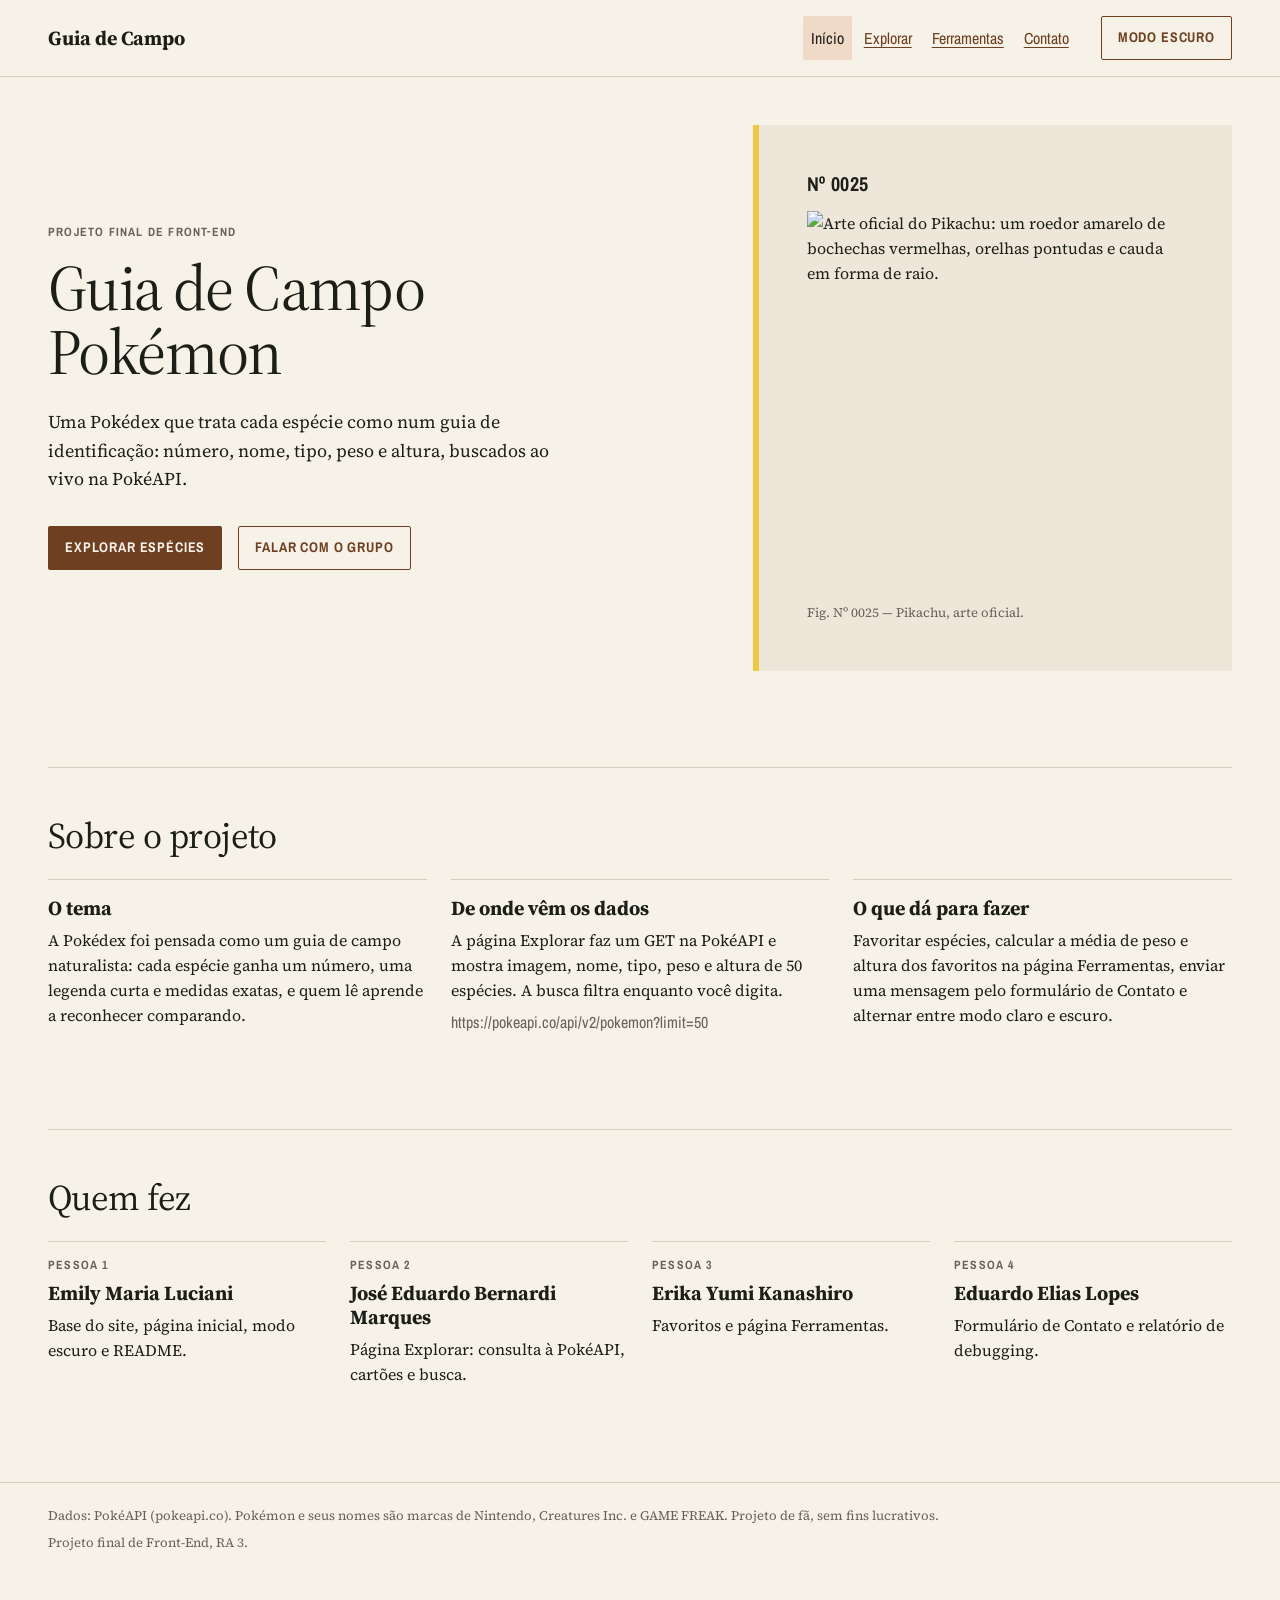
==== index.html @ b9cf59f6 "Implementação do HTML, CSS e JS base." ====
<!DOCTYPE html>
<html lang="pt-BR">
<head>
  <meta charset="UTF-8">
  <meta name="viewport" content="width=device-width, initial-scale=1">
  <title>Início | Guia de Campo</title>
  <meta name="description" content="Pokédex em forma de guia de campo, feita com a PokéAPI.">
  <link rel="icon" href="data:,">
  <link rel="preconnect" href="https://fonts.googleapis.com">
  <link rel="preconnect" href="https://fonts.gstatic.com" crossorigin>
  <link rel="stylesheet" href="https://fonts.googleapis.com/css2?family=Archivo+Narrow:wght@400;700&amp;family=Source+Serif+4:ital,opsz,wght@0,8..60,400;0,8..60,700;1,8..60,400&amp;display=swap">
  <link rel="stylesheet" href="/css/style.css">
  <script src="/scripts/script.js" defer></script>
</head>
<body>
  <a class="pular" href="#conteudo">Pular para o conteúdo</a>

  <header class="cabecalho">
    <div class="conteiner cabecalho__interno">
      <a class="cabecalho__marca" href="index.html">Guia de Campo</a>
      <div class="cabecalho__acoes">
        <nav class="menu" aria-label="Principal">
          <a href="index.html" aria-current="page">Início</a>
          <a href="explorar.html">Explorar</a>
          <a href="ferramentas.html">Ferramentas</a>
          <a href="contato.html">Contato</a>
        </nav>
        <button class="botao botao--secundario" id="btn-modo-escuro" type="button" aria-pressed="false">
          <svg class="icone icone--inline marca" viewBox="0 0 24 24" aria-hidden="true"><path d="M20 6 9 17l-5-5"/></svg>
          Modo escuro
        </button>
      </div>
    </div>
  </header>

  <main id="conteudo" class="conteiner conteudo">
    <section class="hero grade-12" aria-labelledby="titulo-hero">
      <div class="hero__texto">
        <p class="rotulo">Projeto final de Front-End</p>
        <h1 class="display" id="titulo-hero">Guia de Campo Pokémon</h1>
        <p class="corpo-lg">Uma Pokédex que trata cada espécie como num guia de identificação: número, nome, tipo, peso e altura, buscados ao vivo na PokéAPI.</p>
        <div class="hero__acoes">
          <a class="botao botao--primario" href="explorar.html">Explorar espécies</a>
          <a class="botao botao--secundario" href="contato.html">Falar com o grupo</a>
        </div>
      </div>

      <figure class="prancha" data-tipo="electric">
        <span class="dado-lg">Nº 0025</span>
        <div class="prancha__arte">
          <img src="https://raw.githubusercontent.com/PokeAPI/sprites/master/sprites/pokemon/other/official-artwork/25.png" alt="Arte oficial do Pikachu: um roedor amarelo de bochechas vermelhas, orelhas pontudas e cauda em forma de raio." width="475" height="475">
        </div>
        <figcaption class="nota">Fig. Nº 0025 — Pikachu, arte oficial.</figcaption>
      </figure>
    </section>

    <section class="secao" aria-labelledby="titulo-projeto">
      <h2 class="titulo-lg secao__titulo" id="titulo-projeto">Sobre o projeto</h2>
      <div class="grade-12 secao__lista secao__lista--tres">
        <article class="bloco">
          <h3 class="titulo-sm">O tema</h3>
          <p>A Pokédex foi pensada como um guia de campo naturalista: cada espécie ganha um número, uma legenda curta e medidas exatas, e quem lê aprende a reconhecer comparando.</p>
        </article>
        <article class="bloco">
          <h3 class="titulo-sm">De onde vêm os dados</h3>
          <p>A página Explorar faz um GET na PokéAPI e mostra imagem, nome, tipo, peso e altura de 50 espécies. A busca filtra enquanto você digita.</p>
          <p class="nota"><code>https://pokeapi.co/api/v2/pokemon?limit=50</code></p>
        </article>
        <article class="bloco">
          <h3 class="titulo-sm">O que dá para fazer</h3>
          <p>Favoritar espécies, calcular a média de peso e altura dos favoritos na página Ferramentas, enviar uma mensagem pelo formulário de Contato e alternar entre modo claro e escuro.</p>
        </article>
      </div>
    </section>

    <section class="secao" aria-labelledby="titulo-grupo">
      <h2 class="titulo-lg secao__titulo" id="titulo-grupo">Quem fez</h2>
      <div class="grade-12 secao__lista secao__lista--quatro">
        <article class="bloco">
          <p class="rotulo">Pessoa 1</p>
          <h3 class="titulo-sm">Emily Maria Luciani</h3>
          <p>Base do site, página inicial, modo escuro e README.</p>
        </article>
        <article class="bloco">
          <p class="rotulo">Pessoa 2</p>
          <h3 class="titulo-sm">José Eduardo Bernardi Marques</h3>
          <p>Página Explorar: consulta à PokéAPI, cartões e busca.</p>
        </article>
        <article class="bloco">
          <p class="rotulo">Pessoa 3</p>
          <h3 class="titulo-sm">Erika Yumi Kanashiro</h3>
          <p>Favoritos e página Ferramentas.</p>
        </article>
        <article class="bloco">
          <p class="rotulo">Pessoa 4</p>
          <h3 class="titulo-sm">Eduardo Elias Lopes</h3>
          <p>Formulário de Contato e relatório de debugging.</p>
        </article>
      </div>
    </section>
  </main>

  <footer class="rodape">
    <div class="conteiner rodape__interno">
      <p class="nota">Dados: PokéAPI (pokeapi.co). Pokémon e seus nomes são marcas de Nintendo, Creatures Inc. e GAME FREAK. Projeto de fã, sem fins lucrativos.</p>
      <p class="nota">Projeto final de Front-End, RA 3.</p>
    </div>
  </footer>
</body>
</html>
---- css/style.css ----
body {
  margin: 0;
  background: var(--color-surface);
  color: var(--color-on-surface);
  font-family: var(--font-serif);
  font-size: 1rem;                 
  line-height: var(--lh-body-md);
  font-optical-sizing: auto;
}

:root {
  color-scheme: light;

  /* Papel e tinta (hex) */
  --color-surface: #F6F2E8;      
  --color-neutral: #EEE6D9;       
  --color-border: #D5CDBE;        
  --color-secondary: #686259;      
  --color-on-surface: #1C1F18;  
 
  --color-primary: #6F3F22;
  --color-primary-strong: #552B16; 
  --color-primary-wash: #F1D9C7;  

 

  
  --type-normal: #AFA38C;
  --type-fire: #DA6425;
  --type-water: #3B6EB9;
  --type-grass: #609B4A;
  --type-electric: #EEC743;
  --type-ice: #92D1D8;
  --type-fighting: #953037;
  --type-poison: #8F4A93;
  --type-ground: #D6A960;
  --type-flying: #929FCE;
  --type-psychic: #D05386;
  --type-bug: #8F9F3D;
  --type-rock: #917552;
  --type-ghost: #725D92;
  --type-dragon: #3C46A3;
  --type-dark: #4F3E33;
  --type-steel: #7C8F9D;
  --type-fairy: #E4A6C0;

  /* Famílias */
  --font-serif: "Source Serif 4", "Source Serif Pro", Georgia, serif;
  --font-narrow: "Archivo Narrow", "Arial Narrow", "Roboto Condensed", sans-serif;

  /* Escala tipográfica (tamanho / entrelinha / tracking) */
  --text-display: 64px;      --lh-display: 1.0;   --ls-display: -0.025em;
  --text-headline-lg: 36px;  --lh-headline-lg: 1.1; --ls-headline-lg: -0.015em;
  --text-headline-md: 24px;  --lh-headline-md: 1.2; --ls-headline-md: -0.01em;
  --text-headline-sm: 20px;  --lh-headline-sm: 1.2;
  --text-taxon: 18px;        --lh-taxon: 1.35;
  --text-body-lg: 18px;      --lh-body-lg: 1.6;
  --text-body-md: 16px;      --lh-body-md: 1.55;
  --text-caption: 13px;      --lh-caption: 1.4;
  --text-label-lg: 14px;     --lh-label-lg: 1.2;  --ls-label-lg: 0.06em;
  --text-label-caps: 12px;   --lh-label-caps: 1.2; --ls-label-caps: 0.1em;
  --text-ui-md: 16px;        --lh-ui-md: 1.4;
  --text-data-lg: 20px;      --lh-data-lg: 1.1;   --ls-data-lg: 0.02em;
  --text-data-md: 16px;      --lh-data-md: 1.4;
  --text-data-sm: 12px;      --lh-data-sm: 1.3;   --ls-data-sm: 0.02em;

  /* Pesos: apenas 400 e 700 */
  --weight-regular: 400;
  --weight-bold: 700;

  /* Raios: conteúdo 0, controles 2px */
  --radius-none: 0px;
  --radius-sm: 2px;

  /* Espaçamento (base 8px) */
  --space-xs: 4px;
  --space-sm: 8px;
  --space-md: 16px;
  --space-lg: 24px;
  --space-xl: 48px;
  --space-xxl: 96px;

  /* Grade */
  --grid-columns: 12;
  --grid-gutter: 24px;
  --grid-margin: 48px;
  --grid-margin-mobile: 16px;
  --content-max: 1280px;
  --cell-min: 168px;
  --measure: 60ch;

  /* Controles */
  --control-height: 44px;
  --swatch-size: 10px;
  --plate-band: 6px;
  --focus-ring: 2px solid var(--color-primary);
  --focus-offset: 2px;

  /* Movimento */
  --motion-hover: 120ms ease-out;
  --motion-fade: 200ms ease-out;
}

/* ---- Reset mínimo ------------------------------------------------------- */
*, *::before, *::after { box-sizing: border-box; }

html { -webkit-text-size-adjust: 100%; }

img { display: block; max-width: 100%; height: auto; }

h1, h2, h3, p, dl, dd, figure { margin: 0; }

ul { margin: 0; padding: 0; list-style: none; }

button, input, select, textarea { font: inherit; color: inherit; }

::selection {
  background: var(--color-primary-wash);
  color: var(--color-on-surface);
}

/* Foco: anel de 2px ferrogálico com 2px de afastamento, em tudo que é focável */
:focus-visible {
  outline: var(--focus-ring);
  outline-offset: var(--focus-offset);
}

.so-leitor {
  position: absolute; width: 1px; height: 1px; padding: 0; margin: -1px;
  overflow: hidden; clip: rect(0 0 0 0); white-space: nowrap; border: 0;
}

/* Link para pular a navegação (aparece só com o foco do teclado) */
.pular {
  position: absolute; left: var(--space-md); top: var(--space-md);
  z-index: 3;
  padding: var(--space-sm) var(--space-md);
  border-radius: var(--radius-sm);
  background: var(--color-surface);
  font-family: var(--font-narrow);
  transform: translateY(-200%);
}
.pular:focus { transform: translateY(0); }

/* ---- Tipografia --------------------------------------------------------- */
.display {
  font-size: var(--text-display);
  font-weight: var(--weight-regular);
  line-height: var(--lh-display);
  letter-spacing: var(--ls-display);
  font-variation-settings: "opsz" 60;
}
.titulo-lg {
  font-size: var(--text-headline-lg);
  font-weight: var(--weight-regular);
  line-height: var(--lh-headline-lg);
  letter-spacing: var(--ls-headline-lg);
  font-variation-settings: "opsz" 36;
}
.titulo-md {
  font-size: var(--text-headline-md);
  font-weight: var(--weight-bold);
  line-height: var(--lh-headline-md);
  letter-spacing: var(--ls-headline-md);
}
.titulo-sm {
  font-size: var(--text-headline-sm);
  font-weight: var(--weight-bold);
  line-height: var(--lh-headline-sm);
}
.corpo-lg {
  font-size: var(--text-body-lg);
  line-height: var(--lh-body-lg);
  max-width: var(--measure);
}
.nota {
  font-size: 0.8125rem;            /* rem: 13px, igual ao token caption */
  line-height: var(--lh-caption);
  color: var(--color-secondary);
}
.rotulo {                          /* kicker: rótulo em caixa-alta */
  font-family: var(--font-narrow);
  font-size: var(--text-label-caps);
  font-weight: var(--weight-bold);
  line-height: var(--lh-label-caps);
  letter-spacing: var(--ls-label-caps);
  text-transform: uppercase;
  font-feature-settings: "case" 1;
  color: var(--color-secondary);
}
.dado-sm {
  font-family: var(--font-narrow);
  font-size: var(--text-data-sm);
  line-height: var(--lh-data-sm);
  letter-spacing: var(--ls-data-sm);
  font-feature-settings: "tnum" 1;
  color: var(--color-secondary);
}
.dado-lg {
  font-family: var(--font-narrow);
  font-size: var(--text-data-lg);
  font-weight: var(--weight-bold);
  line-height: var(--lh-data-lg);
  letter-spacing: var(--ls-data-lg);
  font-feature-settings: "tnum" 1;
}

/* ---- Links -------------------------------------------------------------- */
a {
  color: var(--color-primary);
  text-decoration: underline;
  text-underline-offset: 0.2em;
  text-decoration-thickness: 1px;
}
a:hover { color: var(--color-primary-strong); }

/* ---- Layout ------------------------------------------------------------- */
.conteiner {
  max-width: var(--content-max);
  margin-inline: auto;
  padding-inline: var(--grid-margin);
}
.grade-12 {
  display: grid;
  grid-template-columns: repeat(var(--grid-columns), minmax(0, 1fr));
  column-gap: var(--grid-gutter);
}
.conteudo { padding-block: var(--space-xl) var(--space-xxl); }

/* ---- Cabeçalho: nome à esquerda, navegação e modo escuro à direita ------ */
.cabecalho {
  position: sticky; top: 0; z-index: 2;
  background: var(--color-surface);
  border-bottom: 1px solid var(--color-border);
}
.cabecalho__interno {
  display: flex;
  flex-wrap: wrap;
  justify-content: space-between;
  align-items: center;
  gap: var(--space-sm) var(--space-lg);
  padding-block: var(--space-md);
}
.cabecalho__marca {
  font-size: 1.25rem;              /* rem: 20px, igual ao token headline-sm */
  font-weight: var(--weight-bold);
  line-height: var(--lh-headline-sm);
  color: var(--color-on-surface);  /* exceção do design system: nome do site em tinta */
  text-decoration: none;
}
.cabecalho__marca:hover { color: var(--color-on-surface); }
.cabecalho__acoes {
  display: flex;
  flex-wrap: wrap;
  align-items: center;
  gap: var(--space-sm) var(--space-lg);
}

/* Navegação (flexbox) — o combinador `.menu > a` estiliza só os filhos diretos */
.menu {
  display: flex;
  justify-content: flex-end;
  align-items: center;
  gap: var(--space-xs);
}
.menu > a {
  display: inline-flex;
  align-items: center;
  min-height: var(--control-height);
  padding-inline: var(--space-sm);
  border-radius: var(--radius-sm);
  font-family: var(--font-narrow);
  font-size: var(--text-ui-md);
  line-height: var(--lh-ui-md);
  transition: background-color var(--motion-hover), color var(--motion-hover);
}
.menu > a:hover { background: var(--color-neutral); }
/* Página atual: aguada + tinta de impressão, sem sublinhado (não é cor sozinha: o fundo muda) */
.menu > a[aria-current="page"] {
  background: var(--color-primary-wash);
  color: var(--color-on-surface);
  text-decoration: none;
}

/* ---- Rodapé ------------------------------------------------------------- */
.rodape {
  border-top: 1px solid var(--color-border);
  padding-block: var(--space-lg) var(--space-xl);
}
.rodape__interno { display: flex; flex-direction: column; gap: var(--space-sm); }

/* ---- Botões ------------------------------------------------------------- */
.botao {
  display: inline-flex; align-items: center; justify-content: center; gap: var(--space-sm);
  height: var(--control-height);
  padding-inline: var(--space-md);
  border: 1px solid transparent;
  border-radius: var(--radius-sm);
  font-family: var(--font-narrow);
  font-size: var(--text-label-lg);
  font-weight: var(--weight-bold);
  letter-spacing: var(--ls-label-lg);
  text-transform: uppercase;
  font-feature-settings: "case" 1;
  text-decoration: none;
  cursor: pointer;
  transition: background-color var(--motion-hover), color var(--motion-hover);
}
.botao--primario { background: var(--color-primary); color: var(--color-surface); }
.botao--primario:hover, .botao--primario:active {
  background: var(--color-primary-strong);
  color: var(--color-surface);
}
.botao--secundario {
  background: var(--color-surface);
  color: var(--color-primary);
  border-color: var(--color-primary);
}
.botao--secundario:hover, .botao--secundario:active {
  background: var(--color-primary-wash);
  color: var(--color-primary-strong);
}
/* Botão alternável (modo escuro): ligado = aguada + ✓ (nunca só cor) */
.botao[aria-pressed="true"] {
  background: var(--color-primary-wash);
  color: var(--color-primary-strong);
}
.botao .marca { display: none; }
.botao[aria-pressed="true"] .marca { display: inline-block; }

/* ---- Ícones (Lucide, traço 1,5) ---------------------------------------- */
.icone {
  width: 20px; height: 20px; flex: none;
  stroke: currentColor; stroke-width: 1.5; fill: none;
  stroke-linecap: round; stroke-linejoin: round;
}
.icone--inline { width: 16px; height: 16px; }

/* ---- Busca (usada na página Explorar) ---------------------------------- */
.busca {
  display: flex; align-items: center; gap: var(--space-sm);
  height: var(--control-height);
  padding-inline: var(--space-sm);
  border: 1px solid var(--color-secondary);
  border-radius: var(--radius-sm);
  background: var(--color-surface);
  color: var(--color-secondary);
}
.busca:focus-within { outline: var(--focus-ring); outline-offset: var(--focus-offset); }
.busca__campo {
  flex: 1; min-width: 0;
  border: 0; background: transparent; outline: none;
  font-family: var(--font-narrow);
  font-size: var(--text-ui-md);    /* 16px: evita zoom no iOS */
  color: var(--color-on-surface);
}
.busca__campo::placeholder { color: var(--color-secondary); }
.busca__campo::-webkit-search-cancel-button { display: none; }

/* ---- Chave de tipo: swatch de 10px contornado + nome ------------------- */
.chaves-tipo { display: flex; flex-wrap: wrap; gap: var(--space-xs) 12px; }
.chave-tipo {
  display: inline-flex; align-items: center; gap: 6px;
  font-family: var(--font-narrow);
  font-size: var(--text-label-caps);
  font-weight: var(--weight-bold);
  letter-spacing: var(--ls-label-caps);
  text-transform: uppercase;
  font-feature-settings: "case" 1;
  color: var(--color-on-surface);
}
.amostra-tipo {
  width: var(--swatch-size); height: var(--swatch-size); flex: none;
  border-radius: var(--radius-none);
  box-shadow: inset 0 0 0 1px var(--color-on-surface);   /* contorno por dentro */
  background: transparent;
}
.amostra-tipo[data-tipo="normal"]   { background-color: var(--type-normal); }
.amostra-tipo[data-tipo="fire"]     { background-color: var(--type-fire); }
.amostra-tipo[data-tipo="water"]    { background-color: var(--type-water); }
.amostra-tipo[data-tipo="grass"]    { background-color: var(--type-grass); }
.amostra-tipo[data-tipo="electric"] { background-color: var(--type-electric); }
.amostra-tipo[data-tipo="ice"]      { background-color: var(--type-ice); }
.amostra-tipo[data-tipo="fighting"] { background-color: var(--type-fighting); }
.amostra-tipo[data-tipo="poison"]   { background-color: var(--type-poison); }
.amostra-tipo[data-tipo="ground"]   { background-color: var(--type-ground); }
.amostra-tipo[data-tipo="flying"]   { background-color: var(--type-flying); }
.amostra-tipo[data-tipo="psychic"]  { background-color: var(--type-psychic); }
.amostra-tipo[data-tipo="bug"]      { background-color: var(--type-bug); }
.amostra-tipo[data-tipo="rock"]     { background-color: var(--type-rock); }
.amostra-tipo[data-tipo="ghost"]    { background-color: var(--type-ghost); }
.amostra-tipo[data-tipo="dragon"]   { background-color: var(--type-dragon); }
.amostra-tipo[data-tipo="dark"]     { background-color: var(--type-dark); }
.amostra-tipo[data-tipo="steel"]    { background-color: var(--type-steel); }
.amostra-tipo[data-tipo="fairy"]    { background-color: var(--type-fairy); }

/* ---- Estados: carregando, vazio e erro (usados em Explorar) ------------- */
.esqueleto { background: var(--color-neutral); border-radius: var(--radius-none); } /* estático, sem shimmer */
.estado-vazio { display: flex; flex-direction: column; align-items: flex-start; gap: var(--space-sm); }
.estado-vazio p { font-style: italic; }
.mensagem-erro {
  display: flex; align-items: flex-start; gap: var(--space-sm);
  color: var(--color-error);
}
.mensagem-erro .icone { margin-top: 3px; }

/* ---- Prancha (papel mais encorpado colado na página) -------------------- */
.prancha {
  display: flex; flex-direction: column; gap: var(--space-md);
  padding: var(--space-xl);
  background: var(--color-neutral);
  border-radius: var(--radius-none);
  border-left: var(--plate-band) solid var(--cor-fita, var(--color-border));
}
.prancha[data-tipo="electric"] { --cor-fita: var(--type-electric); }
.prancha[data-tipo="fire"]     { --cor-fita: var(--type-fire); }
.prancha[data-tipo="water"]    { --cor-fita: var(--type-water); }
.prancha[data-tipo="grass"]    { --cor-fita: var(--type-grass); }
.prancha__arte {
  width: 100%; max-width: 400px; aspect-ratio: 1;
  margin-inline: auto;
  display: flex; align-items: center; justify-content: center;
}
.prancha__arte img { width: 100%; height: auto; }



.escuro {
  color-scheme: dark;
  --color-surface: hsl(40 12% 9%);
  --color-neutral: hsl(38 12% 13%);
  --color-border: hsl(38 9% 24%);
  --color-secondary: hsl(38 10% 63%);
  --color-on-surface: hsl(42 30% 91%);
  --color-primary: hsl(25 58% 68%);
  --color-primary-strong: hsl(25 66% 78%);
  --color-primary-wash: hsl(24 38% 21%);
  --color-error: hsl(14 72% 66%);
}


/* ===== INÍCIO (Pessoa 1) ================================================ */
.hero { align-items: center; row-gap: var(--space-xl); }
.hero__texto {
  grid-column: 1 / span 6;
  display: flex; flex-direction: column; align-items: flex-start; gap: var(--space-md);
}
.hero__texto .corpo-lg { margin-top: var(--space-sm); }
.hero__acoes { display: flex; flex-wrap: wrap; gap: var(--space-md); margin-top: var(--space-md); }
.hero .prancha { grid-column: 8 / span 5; }

.secao { margin-top: var(--space-xxl); }
.secao__titulo {
  padding-top: var(--space-xl);
  border-top: 1px solid var(--color-border);
  margin-bottom: var(--space-lg);
}
.secao__lista { row-gap: var(--space-xl); }

.bloco {
  display: flex; flex-direction: column; gap: var(--space-sm);
  padding-top: var(--space-md);
  border-top: 1px solid var(--color-border);
}
.bloco p { max-width: var(--measure); }
.secao__lista--tres > .bloco { grid-column: span 4; }
.secao__lista--quatro > .bloco { grid-column: span 3; }
.bloco code {
  font-family: var(--font-narrow);
  font-size: var(--text-data-md);
  font-feature-settings: "tnum" 1;
  overflow-wrap: anywhere;
}


/* ===== EXPLORAR (Pessoa 2) ==============================================
   Escreva aqui: .cartao, grid de cartões, estados de carregando/erro.
   Já existem na base: .busca, .chaves-tipo/.chave-tipo/.amostra-tipo,
   .esqueleto, .estado-vazio, .mensagem-erro, .botao, .icone.
   ========================================================================= */


/* ===== FERRAMENTAS (Pessoa 3) ===========================================
   Escreva aqui: estilos da calculadora, da lista de favoritos e a classe
   .favorito (botão do cartão).
   ========================================================================= */


/* ===== CONTATO (Pessoa 4) ===============================================
   Escreva aqui: input[type="email"], :focus, ::placeholder e a classe .erro.
   Cores de erro: var(--color-error), sempre com mensagem escrita.
   ========================================================================= */


/* ===== RESPONSIVO (Pessoa 1) ============================================
   Pontos de quebra do design system: < 640px, 640–1023px e >= 1024px.
   Cada pessoa pode acrescentar a media query da sua seção logo abaixo.
   ========================================================================= */
@media (max-width: 1023px) {
  .hero__texto, .hero .prancha { grid-column: 1 / -1; }
  .hero .prancha { max-width: 480px; }
  .secao__lista--tres > .bloco { grid-column: span 6; }
  .secao__lista--quatro > .bloco { grid-column: span 6; }
}

@media (max-width: 639px) {
  .conteiner { padding-inline: var(--grid-margin-mobile); }
  .conteudo { padding-block: var(--space-lg) var(--space-xl); }

  .display {
    font-size: var(--text-headline-lg);
    line-height: var(--lh-headline-lg);
    letter-spacing: var(--ls-headline-lg);
    font-variation-settings: "opsz" 36;
  }

  .cabecalho__interno { flex-direction: column; align-items: flex-start; }
  .cabecalho__acoes { width: 100%; justify-content: space-between; }
  .menu { flex-wrap: wrap; justify-content: flex-start; }

  .prancha { padding: var(--space-lg); }
  .secao { margin-top: var(--space-xl); }
  .secao__lista--tres > .bloco,
  .secao__lista--quatro > .bloco { grid-column: 1 / -1; }
}

/* Movimento reduzido: remove as transições (sem forçar prioridade) */
@media (prefers-reduced-motion: reduce) {
  .menu > a, .botao { transition: none; }
}
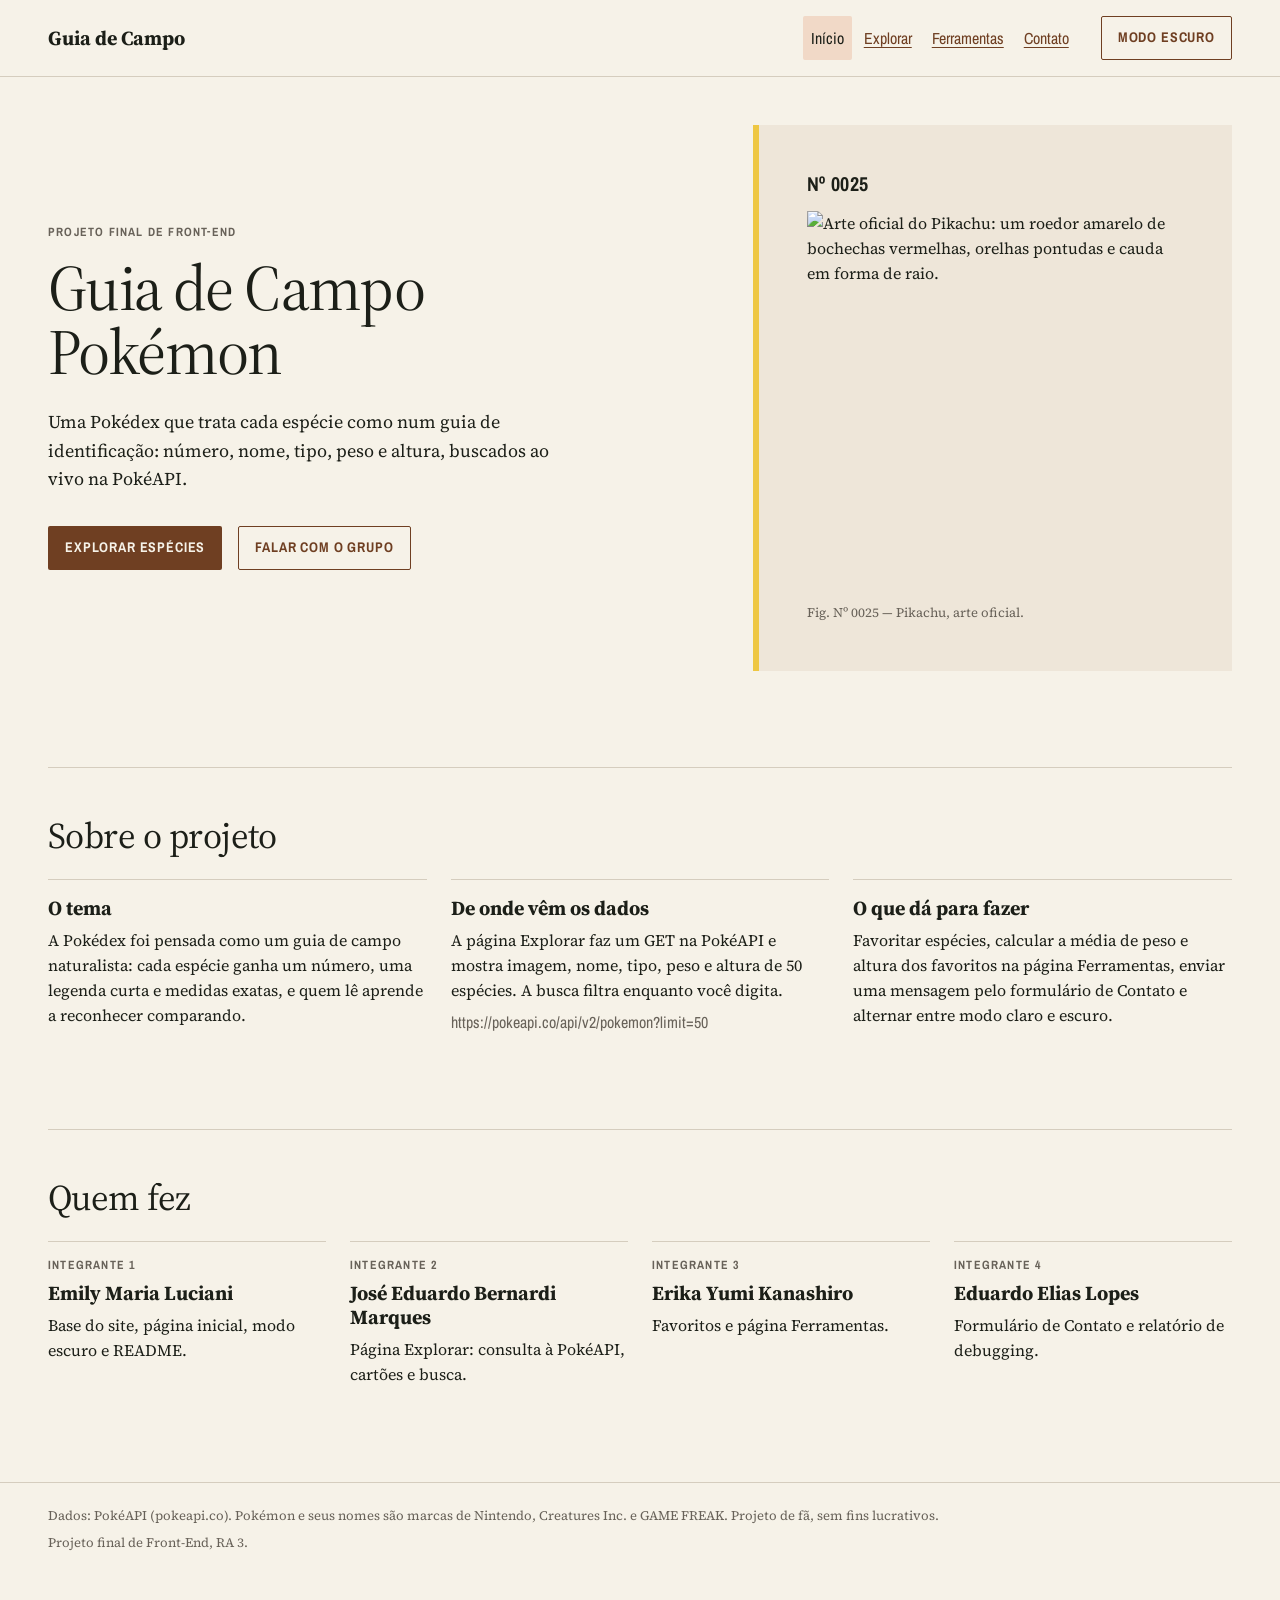
==== commit 03c544eb: "Atualização dos arquivos HTML." ====
--- a/index.html
+++ b/index.html
@@ -1,110 +1,161 @@
-<!DOCTYPE html>
+<!doctype html>
 <html lang="pt-BR">
-<head>
-  <meta charset="UTF-8">
-  <meta name="viewport" content="width=device-width, initial-scale=1">
-  <title>Início | Guia de Campo</title>
-  <meta name="description" content="Pokédex em forma de guia de campo, feita com a PokéAPI.">
-  <link rel="icon" href="data:,">
-  <link rel="preconnect" href="https://fonts.googleapis.com">
-  <link rel="preconnect" href="https://fonts.gstatic.com" crossorigin>
-  <link rel="stylesheet" href="https://fonts.googleapis.com/css2?family=Archivo+Narrow:wght@400;700&amp;family=Source+Serif+4:ital,opsz,wght@0,8..60,400;0,8..60,700;1,8..60,400&amp;display=swap">
-  <link rel="stylesheet" href="/css/style.css">
-  <script src="/scripts/script.js" defer></script>
-</head>
-<body>
-  <a class="pular" href="#conteudo">Pular para o conteúdo</a>
+  <head>
+    <meta charset="UTF-8" />
+    <meta name="viewport" content="width=device-width, initial-scale=1" />
+    <title>Início | Guia de Campo</title>
+    <meta
+      name="description"
+      content="Pokédex em forma de guia de campo, feita com a PokéAPI."
+    />
+    <link rel="icon" href="data:," />
+    <link rel="preconnect" href="https://fonts.googleapis.com" />
+    <link rel="preconnect" href="https://fonts.gstatic.com" crossorigin />
+    <link
+      rel="stylesheet"
+      href="https://fonts.googleapis.com/css2?family=Archivo+Narrow:wght@400;700&amp;family=Source+Serif+4:ital,opsz,wght@0,8..60,400;0,8..60,700;1,8..60,400&amp;display=swap"
+    />
+    <link rel="stylesheet" href="css/style.css" />
+    <script src="scripts/script.js" defer></script>
+  </head>
+  <body>
+    <a class="pular" href="#conteudo">Pular para o conteúdo</a>
 
-  <header class="cabecalho">
-    <div class="conteiner cabecalho__interno">
-      <a class="cabecalho__marca" href="index.html">Guia de Campo</a>
-      <div class="cabecalho__acoes">
-        <nav class="menu" aria-label="Principal">
-          <a href="index.html" aria-current="page">Início</a>
-          <a href="explorar.html">Explorar</a>
-          <a href="ferramentas.html">Ferramentas</a>
-          <a href="contato.html">Contato</a>
-        </nav>
-        <button class="botao botao--secundario" id="btn-modo-escuro" type="button" aria-pressed="false">
-          <svg class="icone icone--inline marca" viewBox="0 0 24 24" aria-hidden="true"><path d="M20 6 9 17l-5-5"/></svg>
-          Modo escuro
-        </button>
-      </div>
-    </div>
-  </header>
-
-  <main id="conteudo" class="conteiner conteudo">
-    <section class="hero grade-12" aria-labelledby="titulo-hero">
-      <div class="hero__texto">
-        <p class="rotulo">Projeto final de Front-End</p>
-        <h1 class="display" id="titulo-hero">Guia de Campo Pokémon</h1>
-        <p class="corpo-lg">Uma Pokédex que trata cada espécie como num guia de identificação: número, nome, tipo, peso e altura, buscados ao vivo na PokéAPI.</p>
-        <div class="hero__acoes">
-          <a class="botao botao--primario" href="explorar.html">Explorar espécies</a>
-          <a class="botao botao--secundario" href="contato.html">Falar com o grupo</a>
+    <header class="cabecalho">
+      <div class="conteiner cabecalho__interno">
+        <a class="cabecalho__marca" href="index.html">Guia de Campo</a>
+        <div class="cabecalho__acoes">
+          <nav class="menu" aria-label="Principal">
+            <a href="index.html" aria-current="page">Início</a>
+            <a href="explorar.html">Explorar</a>
+            <a href="ferramentas.html">Ferramentas</a>
+            <a href="contato.html">Contato</a>
+          </nav>
+          <button
+            class="botao botao--secundario"
+            id="btn-modo-escuro"
+            type="button"
+            aria-pressed="false"
+          >
+            <svg
+              class="icone icone--inline marca"
+              viewBox="0 0 24 24"
+              aria-hidden="true"
+            >
+              <path d="M20 6 9 17l-5-5" />
+            </svg>
+            Modo escuro
+          </button>
         </div>
       </div>
+    </header>
 
-      <figure class="prancha" data-tipo="electric">
-        <span class="dado-lg">Nº 0025</span>
-        <div class="prancha__arte">
-          <img src="https://raw.githubusercontent.com/PokeAPI/sprites/master/sprites/pokemon/other/official-artwork/25.png" alt="Arte oficial do Pikachu: um roedor amarelo de bochechas vermelhas, orelhas pontudas e cauda em forma de raio." width="475" height="475">
+    <main id="conteudo" class="conteiner conteudo">
+      <section class="hero grade-12" aria-labelledby="titulo-hero">
+        <div class="hero__texto">
+          <p class="rotulo">Projeto final de Front-End</p>
+          <h1 class="display" id="titulo-hero">Guia de Campo Pokémon</h1>
+          <p class="corpo-lg">
+            Uma Pokédex que trata cada espécie como num guia de identificação:
+            número, nome, tipo, peso e altura, buscados ao vivo na PokéAPI.
+          </p>
+          <div class="hero__acoes">
+            <a class="botao botao--primario" href="explorar.html"
+              >Explorar espécies</a
+            >
+            <a class="botao botao--secundario" href="contato.html"
+              >Falar com o grupo</a
+            >
+          </div>
         </div>
-        <figcaption class="nota">Fig. Nº 0025 — Pikachu, arte oficial.</figcaption>
-      </figure>
-    </section>
 
-    <section class="secao" aria-labelledby="titulo-projeto">
-      <h2 class="titulo-lg secao__titulo" id="titulo-projeto">Sobre o projeto</h2>
-      <div class="grade-12 secao__lista secao__lista--tres">
-        <article class="bloco">
-          <h3 class="titulo-sm">O tema</h3>
-          <p>A Pokédex foi pensada como um guia de campo naturalista: cada espécie ganha um número, uma legenda curta e medidas exatas, e quem lê aprende a reconhecer comparando.</p>
-        </article>
-        <article class="bloco">
-          <h3 class="titulo-sm">De onde vêm os dados</h3>
-          <p>A página Explorar faz um GET na PokéAPI e mostra imagem, nome, tipo, peso e altura de 50 espécies. A busca filtra enquanto você digita.</p>
-          <p class="nota"><code>https://pokeapi.co/api/v2/pokemon?limit=50</code></p>
-        </article>
-        <article class="bloco">
-          <h3 class="titulo-sm">O que dá para fazer</h3>
-          <p>Favoritar espécies, calcular a média de peso e altura dos favoritos na página Ferramentas, enviar uma mensagem pelo formulário de Contato e alternar entre modo claro e escuro.</p>
-        </article>
+        <figure class="prancha" data-tipo="electric">
+          <span class="dado-lg">Nº 0025</span>
+          <div class="prancha__arte">
+            <img
+              src="https://raw.githubusercontent.com/PokeAPI/sprites/master/sprites/pokemon/other/official-artwork/25.png"
+              alt="Arte oficial do Pikachu: um roedor amarelo de bochechas vermelhas, orelhas pontudas e cauda em forma de raio."
+              width="475"
+              height="475"
+            />
+          </div>
+          <figcaption class="nota">
+            Fig. Nº 0025 — Pikachu, arte oficial.
+          </figcaption>
+        </figure>
+      </section>
+
+      <section class="secao" aria-labelledby="titulo-projeto">
+        <h2 class="titulo-lg secao__titulo" id="titulo-projeto">
+          Sobre o projeto
+        </h2>
+        <div class="grade-12 secao__lista secao__lista--tres">
+          <article class="bloco">
+            <h3 class="titulo-sm">O tema</h3>
+            <p>
+              A Pokédex foi pensada como um guia de campo naturalista: cada
+              espécie ganha um número, uma legenda curta e medidas exatas, e
+              quem lê aprende a reconhecer comparando.
+            </p>
+          </article>
+          <article class="bloco">
+            <h3 class="titulo-sm">De onde vêm os dados</h3>
+            <p>
+              A página Explorar faz um GET na PokéAPI e mostra imagem, nome,
+              tipo, peso e altura de 50 espécies. A busca filtra enquanto você
+              digita.
+            </p>
+            <p class="nota">
+              <code>https://pokeapi.co/api/v2/pokemon?limit=50</code>
+            </p>
+          </article>
+          <article class="bloco">
+            <h3 class="titulo-sm">O que dá para fazer</h3>
+            <p>
+              Favoritar espécies, calcular a média de peso e altura dos
+              favoritos na página Ferramentas, enviar uma mensagem pelo
+              formulário de Contato e alternar entre modo claro e escuro.
+            </p>
+          </article>
+        </div>
+      </section>
+
+      <section class="secao" aria-labelledby="titulo-grupo">
+        <h2 class="titulo-lg secao__titulo" id="titulo-grupo">Quem fez</h2>
+        <div class="grade-12 secao__lista secao__lista--quatro">
+          <article class="bloco">
+            <p class="rotulo">Integrante 1</p>
+            <h3 class="titulo-sm">Emily Maria Luciani</h3>
+            <p>Base do site, página inicial, modo escuro e README.</p>
+          </article>
+          <article class="bloco">
+            <p class="rotulo">Integrante 2</p>
+            <h3 class="titulo-sm">José Eduardo Bernardi Marques</h3>
+            <p>Página Explorar: consulta à PokéAPI, cartões e busca.</p>
+          </article>
+          <article class="bloco">
+            <p class="rotulo">Integrante 3</p>
+            <h3 class="titulo-sm">Erika Yumi Kanashiro</h3>
+            <p>Favoritos e página Ferramentas.</p>
+          </article>
+          <article class="bloco">
+            <p class="rotulo">Integrante 4</p>
+            <h3 class="titulo-sm">Eduardo Elias Lopes</h3>
+            <p>Formulário de Contato e relatório de debugging.</p>
+          </article>
+        </div>
+      </section>
+    </main>
+
+    <footer class="rodape">
+      <div class="conteiner rodape__interno">
+        <p class="nota">
+          Dados: PokéAPI (pokeapi.co). Pokémon e seus nomes são marcas de
+          Nintendo, Creatures Inc. e GAME FREAK. Projeto de fã, sem fins
+          lucrativos.
+        </p>
+        <p class="nota">Projeto final de Front-End, RA 3.</p>
       </div>
-    </section>
-
-    <section class="secao" aria-labelledby="titulo-grupo">
-      <h2 class="titulo-lg secao__titulo" id="titulo-grupo">Quem fez</h2>
-      <div class="grade-12 secao__lista secao__lista--quatro">
-        <article class="bloco">
-          <p class="rotulo">Pessoa 1</p>
-          <h3 class="titulo-sm">Emily Maria Luciani</h3>
-          <p>Base do site, página inicial, modo escuro e README.</p>
-        </article>
-        <article class="bloco">
-          <p class="rotulo">Pessoa 2</p>
-          <h3 class="titulo-sm">José Eduardo Bernardi Marques</h3>
-          <p>Página Explorar: consulta à PokéAPI, cartões e busca.</p>
-        </article>
-        <article class="bloco">
-          <p class="rotulo">Pessoa 3</p>
-          <h3 class="titulo-sm">Erika Yumi Kanashiro</h3>
-          <p>Favoritos e página Ferramentas.</p>
-        </article>
-        <article class="bloco">
-          <p class="rotulo">Pessoa 4</p>
-          <h3 class="titulo-sm">Eduardo Elias Lopes</h3>
-          <p>Formulário de Contato e relatório de debugging.</p>
-        </article>
-      </div>
-    </section>
-  </main>
-
-  <footer class="rodape">
-    <div class="conteiner rodape__interno">
-      <p class="nota">Dados: PokéAPI (pokeapi.co). Pokémon e seus nomes são marcas de Nintendo, Creatures Inc. e GAME FREAK. Projeto de fã, sem fins lucrativos.</p>
-      <p class="nota">Projeto final de Front-End, RA 3.</p>
-    </div>
-  </footer>
-</body>
+    </footer>
+  </body>
 </html>
--- a/css/style.css
+++ b/css/style.css
@@ -1,10 +1,9 @@
-
 body {
   margin: 0;
   background: var(--color-surface);
   color: var(--color-on-surface);
   font-family: var(--font-serif);
-  font-size: 1rem;                 
+  font-size: 1rem;
   line-height: var(--lh-body-md);
   font-optical-sizing: auto;
 }
@@ -13,57 +12,79 @@
   color-scheme: light;
 
   /* Papel e tinta (hex) */
-  --color-surface: #F6F2E8;      
-  --color-neutral: #EEE6D9;       
-  --color-border: #D5CDBE;        
-  --color-secondary: #686259;      
-  --color-on-surface: #1C1F18;  
- 
-  --color-primary: #6F3F22;
-  --color-primary-strong: #552B16; 
-  --color-primary-wash: #F1D9C7;  
-
- 
-
-  
-  --type-normal: #AFA38C;
-  --type-fire: #DA6425;
-  --type-water: #3B6EB9;
-  --type-grass: #609B4A;
-  --type-electric: #EEC743;
-  --type-ice: #92D1D8;
+  --color-surface: #f6f2e8;
+  --color-neutral: #eee6d9;
+  --color-border: #d5cdbe;
+  --color-secondary: #686259;
+  --color-on-surface: #1c1f18;
+
+  --color-primary: #6f3f22;
+  --color-primary-strong: #552b16;
+  --color-primary-wash: #f1d9c7;
+
+  /* Erro: corrosão de tinta (só texto e borda de campo inválido). O .escuro redefine este valor. */
+  --color-error: #9b411e;
+
+  --type-normal: #afa38c;
+  --type-fire: #da6425;
+  --type-water: #3b6eb9;
+  --type-grass: #609b4a;
+  --type-electric: #eec743;
+  --type-ice: #92d1d8;
   --type-fighting: #953037;
-  --type-poison: #8F4A93;
-  --type-ground: #D6A960;
-  --type-flying: #929FCE;
-  --type-psychic: #D05386;
-  --type-bug: #8F9F3D;
+  --type-poison: #8f4a93;
+  --type-ground: #d6a960;
+  --type-flying: #929fce;
+  --type-psychic: #d05386;
+  --type-bug: #8f9f3d;
   --type-rock: #917552;
-  --type-ghost: #725D92;
-  --type-dragon: #3C46A3;
-  --type-dark: #4F3E33;
-  --type-steel: #7C8F9D;
-  --type-fairy: #E4A6C0;
+  --type-ghost: #725d92;
+  --type-dragon: #3c46a3;
+  --type-dark: #4f3e33;
+  --type-steel: #7c8f9d;
+  --type-fairy: #e4a6c0;
 
   /* Famílias */
   --font-serif: "Source Serif 4", "Source Serif Pro", Georgia, serif;
-  --font-narrow: "Archivo Narrow", "Arial Narrow", "Roboto Condensed", sans-serif;
+  --font-narrow:
+    "Archivo Narrow", "Arial Narrow", "Roboto Condensed", sans-serif;
 
   /* Escala tipográfica (tamanho / entrelinha / tracking) */
-  --text-display: 64px;      --lh-display: 1.0;   --ls-display: -0.025em;
-  --text-headline-lg: 36px;  --lh-headline-lg: 1.1; --ls-headline-lg: -0.015em;
-  --text-headline-md: 24px;  --lh-headline-md: 1.2; --ls-headline-md: -0.01em;
-  --text-headline-sm: 20px;  --lh-headline-sm: 1.2;
-  --text-taxon: 18px;        --lh-taxon: 1.35;
-  --text-body-lg: 18px;      --lh-body-lg: 1.6;
-  --text-body-md: 16px;      --lh-body-md: 1.55;
-  --text-caption: 13px;      --lh-caption: 1.4;
-  --text-label-lg: 14px;     --lh-label-lg: 1.2;  --ls-label-lg: 0.06em;
-  --text-label-caps: 12px;   --lh-label-caps: 1.2; --ls-label-caps: 0.1em;
-  --text-ui-md: 16px;        --lh-ui-md: 1.4;
-  --text-data-lg: 20px;      --lh-data-lg: 1.1;   --ls-data-lg: 0.02em;
-  --text-data-md: 16px;      --lh-data-md: 1.4;
-  --text-data-sm: 12px;      --lh-data-sm: 1.3;   --ls-data-sm: 0.02em;
+  --text-display: 64px;
+  --lh-display: 1;
+  --ls-display: -0.025em;
+  --text-headline-lg: 36px;
+  --lh-headline-lg: 1.1;
+  --ls-headline-lg: -0.015em;
+  --text-headline-md: 24px;
+  --lh-headline-md: 1.2;
+  --ls-headline-md: -0.01em;
+  --text-headline-sm: 20px;
+  --lh-headline-sm: 1.2;
+  --text-taxon: 18px;
+  --lh-taxon: 1.35;
+  --text-body-lg: 18px;
+  --lh-body-lg: 1.6;
+  --text-body-md: 16px;
+  --lh-body-md: 1.55;
+  --text-caption: 13px;
+  --lh-caption: 1.4;
+  --text-label-lg: 14px;
+  --lh-label-lg: 1.2;
+  --ls-label-lg: 0.06em;
+  --text-label-caps: 12px;
+  --lh-label-caps: 1.2;
+  --ls-label-caps: 0.1em;
+  --text-ui-md: 16px;
+  --lh-ui-md: 1.4;
+  --text-data-lg: 20px;
+  --lh-data-lg: 1.1;
+  --ls-data-lg: 0.02em;
+  --text-data-md: 16px;
+  --lh-data-md: 1.4;
+  --text-data-sm: 12px;
+  --lh-data-sm: 1.3;
+  --ls-data-sm: 0.02em;
 
   /* Pesos: apenas 400 e 700 */
   --weight-regular: 400;
@@ -103,17 +124,45 @@
 }
 
 /* ---- Reset mínimo ------------------------------------------------------- */
-*, *::before, *::after { box-sizing: border-box; }
-
-html { -webkit-text-size-adjust: 100%; }
-
-img { display: block; max-width: 100%; height: auto; }
-
-h1, h2, h3, p, dl, dd, figure { margin: 0; }
-
-ul { margin: 0; padding: 0; list-style: none; }
-
-button, input, select, textarea { font: inherit; color: inherit; }
+*,
+*::before,
+*::after {
+  box-sizing: border-box;
+}
+
+html {
+  -webkit-text-size-adjust: 100%;
+}
+
+img {
+  display: block;
+  max-width: 100%;
+  height: auto;
+}
+
+h1,
+h2,
+h3,
+p,
+dl,
+dd,
+figure {
+  margin: 0;
+}
+
+ul {
+  margin: 0;
+  padding: 0;
+  list-style: none;
+}
+
+button,
+input,
+select,
+textarea {
+  font: inherit;
+  color: inherit;
+}
 
 ::selection {
   background: var(--color-primary-wash);
@@ -127,13 +176,22 @@
 }
 
 .so-leitor {
-  position: absolute; width: 1px; height: 1px; padding: 0; margin: -1px;
-  overflow: hidden; clip: rect(0 0 0 0); white-space: nowrap; border: 0;
+  position: absolute;
+  width: 1px;
+  height: 1px;
+  padding: 0;
+  margin: -1px;
+  overflow: hidden;
+  clip: rect(0 0 0 0);
+  white-space: nowrap;
+  border: 0;
 }
 
 /* Link para pular a navegação (aparece só com o foco do teclado) */
 .pular {
-  position: absolute; left: var(--space-md); top: var(--space-md);
+  position: absolute;
+  left: var(--space-md);
+  top: var(--space-md);
   z-index: 3;
   padding: var(--space-sm) var(--space-md);
   border-radius: var(--radius-sm);
@@ -141,7 +199,9 @@
   font-family: var(--font-narrow);
   transform: translateY(-200%);
 }
-.pular:focus { transform: translateY(0); }
+.pular:focus {
+  transform: translateY(0);
+}
 
 /* ---- Tipografia --------------------------------------------------------- */
 .display {
@@ -175,11 +235,12 @@
   max-width: var(--measure);
 }
 .nota {
-  font-size: 0.8125rem;            /* rem: 13px, igual ao token caption */
+  font-size: 0.8125rem; /* rem: 13px, igual ao token caption */
   line-height: var(--lh-caption);
   color: var(--color-secondary);
 }
-.rotulo {                          /* kicker: rótulo em caixa-alta */
+.rotulo {
+  /* kicker: rótulo em caixa-alta */
   font-family: var(--font-narrow);
   font-size: var(--text-label-caps);
   font-weight: var(--weight-bold);
@@ -213,7 +274,9 @@
   text-underline-offset: 0.2em;
   text-decoration-thickness: 1px;
 }
-a:hover { color: var(--color-primary-strong); }
+a:hover {
+  color: var(--color-primary-strong);
+}
 
 /* ---- Layout ------------------------------------------------------------- */
 .conteiner {
@@ -226,11 +289,15 @@
   grid-template-columns: repeat(var(--grid-columns), minmax(0, 1fr));
   column-gap: var(--grid-gutter);
 }
-.conteudo { padding-block: var(--space-xl) var(--space-xxl); }
+.conteudo {
+  padding-block: var(--space-xl) var(--space-xxl);
+}
 
 /* ---- Cabeçalho: nome à esquerda, navegação e modo escuro à direita ------ */
 .cabecalho {
-  position: sticky; top: 0; z-index: 2;
+  position: sticky;
+  top: 0;
+  z-index: 2;
   background: var(--color-surface);
   border-bottom: 1px solid var(--color-border);
 }
@@ -243,13 +310,17 @@
   padding-block: var(--space-md);
 }
 .cabecalho__marca {
-  font-size: 1.25rem;              /* rem: 20px, igual ao token headline-sm */
+  font-size: 1.25rem; /* rem: 20px, igual ao token headline-sm */
   font-weight: var(--weight-bold);
   line-height: var(--lh-headline-sm);
-  color: var(--color-on-surface);  /* exceção do design system: nome do site em tinta */
+  color: var(
+    --color-on-surface
+  ); /* exceção do design system: nome do site em tinta */
   text-decoration: none;
 }
-.cabecalho__marca:hover { color: var(--color-on-surface); }
+.cabecalho__marca:hover {
+  color: var(--color-on-surface);
+}
 .cabecalho__acoes {
   display: flex;
   flex-wrap: wrap;
@@ -273,9 +344,13 @@
   font-family: var(--font-narrow);
   font-size: var(--text-ui-md);
   line-height: var(--lh-ui-md);
-  transition: background-color var(--motion-hover), color var(--motion-hover);
-}
-.menu > a:hover { background: var(--color-neutral); }
+  transition:
+    background-color var(--motion-hover),
+    color var(--motion-hover);
+}
+.menu > a:hover {
+  background: var(--color-neutral);
+}
 /* Página atual: aguada + tinta de impressão, sem sublinhado (não é cor sozinha: o fundo muda) */
 .menu > a[aria-current="page"] {
   background: var(--color-primary-wash);
@@ -288,11 +363,18 @@
   border-top: 1px solid var(--color-border);
   padding-block: var(--space-lg) var(--space-xl);
 }
-.rodape__interno { display: flex; flex-direction: column; gap: var(--space-sm); }
+.rodape__interno {
+  display: flex;
+  flex-direction: column;
+  gap: var(--space-sm);
+}
 
 /* ---- Botões ------------------------------------------------------------- */
 .botao {
-  display: inline-flex; align-items: center; justify-content: center; gap: var(--space-sm);
+  display: inline-flex;
+  align-items: center;
+  justify-content: center;
+  gap: var(--space-sm);
   height: var(--control-height);
   padding-inline: var(--space-md);
   border: 1px solid transparent;
@@ -305,10 +387,16 @@
   font-feature-settings: "case" 1;
   text-decoration: none;
   cursor: pointer;
-  transition: background-color var(--motion-hover), color var(--motion-hover);
-}
-.botao--primario { background: var(--color-primary); color: var(--color-surface); }
-.botao--primario:hover, .botao--primario:active {
+  transition:
+    background-color var(--motion-hover),
+    color var(--motion-hover);
+}
+.botao--primario {
+  background: var(--color-primary);
+  color: var(--color-surface);
+}
+.botao--primario:hover,
+.botao--primario:active {
   background: var(--color-primary-strong);
   color: var(--color-surface);
 }
@@ -317,7 +405,8 @@
   color: var(--color-primary);
   border-color: var(--color-primary);
 }
-.botao--secundario:hover, .botao--secundario:active {
+.botao--secundario:hover,
+.botao--secundario:active {
   background: var(--color-primary-wash);
   color: var(--color-primary-strong);
 }
@@ -326,20 +415,34 @@
   background: var(--color-primary-wash);
   color: var(--color-primary-strong);
 }
-.botao .marca { display: none; }
-.botao[aria-pressed="true"] .marca { display: inline-block; }
+.botao .marca {
+  display: none;
+}
+.botao[aria-pressed="true"] .marca {
+  display: inline-block;
+}
 
 /* ---- Ícones (Lucide, traço 1,5) ---------------------------------------- */
 .icone {
-  width: 20px; height: 20px; flex: none;
-  stroke: currentColor; stroke-width: 1.5; fill: none;
-  stroke-linecap: round; stroke-linejoin: round;
-}
-.icone--inline { width: 16px; height: 16px; }
+  width: 20px;
+  height: 20px;
+  flex: none;
+  stroke: currentColor;
+  stroke-width: 1.5;
+  fill: none;
+  stroke-linecap: round;
+  stroke-linejoin: round;
+}
+.icone--inline {
+  width: 16px;
+  height: 16px;
+}
 
 /* ---- Busca (usada na página Explorar) ---------------------------------- */
 .busca {
-  display: flex; align-items: center; gap: var(--space-sm);
+  display: flex;
+  align-items: center;
+  gap: var(--space-sm);
   height: var(--control-height);
   padding-inline: var(--space-sm);
   border: 1px solid var(--color-secondary);
@@ -347,21 +450,37 @@
   background: var(--color-surface);
   color: var(--color-secondary);
 }
-.busca:focus-within { outline: var(--focus-ring); outline-offset: var(--focus-offset); }
+.busca:focus-within {
+  outline: var(--focus-ring);
+  outline-offset: var(--focus-offset);
+}
 .busca__campo {
-  flex: 1; min-width: 0;
-  border: 0; background: transparent; outline: none;
-  font-family: var(--font-narrow);
-  font-size: var(--text-ui-md);    /* 16px: evita zoom no iOS */
+  flex: 1;
+  min-width: 0;
+  border: 0;
+  background: transparent;
+  outline: none;
+  font-family: var(--font-narrow);
+  font-size: var(--text-ui-md); /* 16px: evita zoom no iOS */
   color: var(--color-on-surface);
 }
-.busca__campo::placeholder { color: var(--color-secondary); }
-.busca__campo::-webkit-search-cancel-button { display: none; }
+.busca__campo::placeholder {
+  color: var(--color-secondary);
+}
+.busca__campo::-webkit-search-cancel-button {
+  display: none;
+}
 
 /* ---- Chave de tipo: swatch de 10px contornado + nome ------------------- */
-.chaves-tipo { display: flex; flex-wrap: wrap; gap: var(--space-xs) 12px; }
+.chaves-tipo {
+  display: flex;
+  flex-wrap: wrap;
+  gap: var(--space-xs) 12px;
+}
 .chave-tipo {
-  display: inline-flex; align-items: center; gap: 6px;
+  display: inline-flex;
+  align-items: center;
+  gap: 6px;
   font-family: var(--font-narrow);
   font-size: var(--text-label-caps);
   font-weight: var(--weight-bold);
@@ -371,60 +490,127 @@
   color: var(--color-on-surface);
 }
 .amostra-tipo {
-  width: var(--swatch-size); height: var(--swatch-size); flex: none;
+  width: var(--swatch-size);
+  height: var(--swatch-size);
+  flex: none;
   border-radius: var(--radius-none);
-  box-shadow: inset 0 0 0 1px var(--color-on-surface);   /* contorno por dentro */
+  box-shadow: inset 0 0 0 1px var(--color-on-surface); /* contorno por dentro */
   background: transparent;
 }
-.amostra-tipo[data-tipo="normal"]   { background-color: var(--type-normal); }
-.amostra-tipo[data-tipo="fire"]     { background-color: var(--type-fire); }
-.amostra-tipo[data-tipo="water"]    { background-color: var(--type-water); }
-.amostra-tipo[data-tipo="grass"]    { background-color: var(--type-grass); }
-.amostra-tipo[data-tipo="electric"] { background-color: var(--type-electric); }
-.amostra-tipo[data-tipo="ice"]      { background-color: var(--type-ice); }
-.amostra-tipo[data-tipo="fighting"] { background-color: var(--type-fighting); }
-.amostra-tipo[data-tipo="poison"]   { background-color: var(--type-poison); }
-.amostra-tipo[data-tipo="ground"]   { background-color: var(--type-ground); }
-.amostra-tipo[data-tipo="flying"]   { background-color: var(--type-flying); }
-.amostra-tipo[data-tipo="psychic"]  { background-color: var(--type-psychic); }
-.amostra-tipo[data-tipo="bug"]      { background-color: var(--type-bug); }
-.amostra-tipo[data-tipo="rock"]     { background-color: var(--type-rock); }
-.amostra-tipo[data-tipo="ghost"]    { background-color: var(--type-ghost); }
-.amostra-tipo[data-tipo="dragon"]   { background-color: var(--type-dragon); }
-.amostra-tipo[data-tipo="dark"]     { background-color: var(--type-dark); }
-.amostra-tipo[data-tipo="steel"]    { background-color: var(--type-steel); }
-.amostra-tipo[data-tipo="fairy"]    { background-color: var(--type-fairy); }
+.amostra-tipo[data-tipo="normal"] {
+  background-color: var(--type-normal);
+}
+.amostra-tipo[data-tipo="fire"] {
+  background-color: var(--type-fire);
+}
+.amostra-tipo[data-tipo="water"] {
+  background-color: var(--type-water);
+}
+.amostra-tipo[data-tipo="grass"] {
+  background-color: var(--type-grass);
+}
+.amostra-tipo[data-tipo="electric"] {
+  background-color: var(--type-electric);
+}
+.amostra-tipo[data-tipo="ice"] {
+  background-color: var(--type-ice);
+}
+.amostra-tipo[data-tipo="fighting"] {
+  background-color: var(--type-fighting);
+}
+.amostra-tipo[data-tipo="poison"] {
+  background-color: var(--type-poison);
+}
+.amostra-tipo[data-tipo="ground"] {
+  background-color: var(--type-ground);
+}
+.amostra-tipo[data-tipo="flying"] {
+  background-color: var(--type-flying);
+}
+.amostra-tipo[data-tipo="psychic"] {
+  background-color: var(--type-psychic);
+}
+.amostra-tipo[data-tipo="bug"] {
+  background-color: var(--type-bug);
+}
+.amostra-tipo[data-tipo="rock"] {
+  background-color: var(--type-rock);
+}
+.amostra-tipo[data-tipo="ghost"] {
+  background-color: var(--type-ghost);
+}
+.amostra-tipo[data-tipo="dragon"] {
+  background-color: var(--type-dragon);
+}
+.amostra-tipo[data-tipo="dark"] {
+  background-color: var(--type-dark);
+}
+.amostra-tipo[data-tipo="steel"] {
+  background-color: var(--type-steel);
+}
+.amostra-tipo[data-tipo="fairy"] {
+  background-color: var(--type-fairy);
+}
 
 /* ---- Estados: carregando, vazio e erro (usados em Explorar) ------------- */
-.esqueleto { background: var(--color-neutral); border-radius: var(--radius-none); } /* estático, sem shimmer */
-.estado-vazio { display: flex; flex-direction: column; align-items: flex-start; gap: var(--space-sm); }
-.estado-vazio p { font-style: italic; }
+.esqueleto {
+  background: var(--color-neutral);
+  border-radius: var(--radius-none);
+} /* estático, sem shimmer */
+.estado-vazio {
+  display: flex;
+  flex-direction: column;
+  align-items: flex-start;
+  gap: var(--space-sm);
+}
+.estado-vazio p {
+  font-style: italic;
+}
 .mensagem-erro {
-  display: flex; align-items: flex-start; gap: var(--space-sm);
+  display: flex;
+  align-items: flex-start;
+  gap: var(--space-sm);
   color: var(--color-error);
 }
-.mensagem-erro .icone { margin-top: 3px; }
+.mensagem-erro .icone {
+  margin-top: 3px;
+}
 
 /* ---- Prancha (papel mais encorpado colado na página) -------------------- */
 .prancha {
-  display: flex; flex-direction: column; gap: var(--space-md);
+  display: flex;
+  flex-direction: column;
+  gap: var(--space-md);
   padding: var(--space-xl);
   background: var(--color-neutral);
   border-radius: var(--radius-none);
   border-left: var(--plate-band) solid var(--cor-fita, var(--color-border));
 }
-.prancha[data-tipo="electric"] { --cor-fita: var(--type-electric); }
-.prancha[data-tipo="fire"]     { --cor-fita: var(--type-fire); }
-.prancha[data-tipo="water"]    { --cor-fita: var(--type-water); }
-.prancha[data-tipo="grass"]    { --cor-fita: var(--type-grass); }
+.prancha[data-tipo="electric"] {
+  --cor-fita: var(--type-electric);
+}
+.prancha[data-tipo="fire"] {
+  --cor-fita: var(--type-fire);
+}
+.prancha[data-tipo="water"] {
+  --cor-fita: var(--type-water);
+}
+.prancha[data-tipo="grass"] {
+  --cor-fita: var(--type-grass);
+}
 .prancha__arte {
-  width: 100%; max-width: 400px; aspect-ratio: 1;
+  width: 100%;
+  max-width: 400px;
+  aspect-ratio: 1;
   margin-inline: auto;
-  display: flex; align-items: center; justify-content: center;
-}
-.prancha__arte img { width: 100%; height: auto; }
-
-
+  display: flex;
+  align-items: center;
+  justify-content: center;
+}
+.prancha__arte img {
+  width: 100%;
+  height: auto;
+}
 
 .escuro {
   color-scheme: dark;
@@ -439,40 +625,65 @@
   --color-error: hsl(14 72% 66%);
 }
 
-
 /* ===== INÍCIO (Pessoa 1) ================================================ */
-.hero { align-items: center; row-gap: var(--space-xl); }
+.hero {
+  align-items: center;
+  row-gap: var(--space-xl);
+}
 .hero__texto {
   grid-column: 1 / span 6;
-  display: flex; flex-direction: column; align-items: flex-start; gap: var(--space-md);
-}
-.hero__texto .corpo-lg { margin-top: var(--space-sm); }
-.hero__acoes { display: flex; flex-wrap: wrap; gap: var(--space-md); margin-top: var(--space-md); }
-.hero .prancha { grid-column: 8 / span 5; }
-
-.secao { margin-top: var(--space-xxl); }
+  display: flex;
+  flex-direction: column;
+  align-items: flex-start;
+  gap: var(--space-md);
+}
+.hero__texto .corpo-lg {
+  margin-top: var(--space-sm);
+}
+.hero__acoes {
+  display: flex;
+  flex-wrap: wrap;
+  gap: var(--space-md);
+  margin-top: var(--space-md);
+}
+.hero .prancha {
+  grid-column: 8 / span 5;
+}
+
+.secao {
+  margin-top: var(--space-xxl);
+}
 .secao__titulo {
   padding-top: var(--space-xl);
   border-top: 1px solid var(--color-border);
   margin-bottom: var(--space-lg);
 }
-.secao__lista { row-gap: var(--space-xl); }
+.secao__lista {
+  row-gap: var(--space-xl);
+}
 
 .bloco {
-  display: flex; flex-direction: column; gap: var(--space-sm);
+  display: flex;
+  flex-direction: column;
+  gap: var(--space-sm);
   padding-top: var(--space-md);
   border-top: 1px solid var(--color-border);
 }
-.bloco p { max-width: var(--measure); }
-.secao__lista--tres > .bloco { grid-column: span 4; }
-.secao__lista--quatro > .bloco { grid-column: span 3; }
+.bloco p {
+  max-width: var(--measure);
+}
+.secao__lista--tres > .bloco {
+  grid-column: span 4;
+}
+.secao__lista--quatro > .bloco {
+  grid-column: span 3;
+}
 .bloco code {
   font-family: var(--font-narrow);
   font-size: var(--text-data-md);
   font-feature-settings: "tnum" 1;
   overflow-wrap: anywhere;
 }
-
 
 /* ===== EXPLORAR (Pessoa 2) ==============================================
    Escreva aqui: .cartao, grid de cartões, estados de carregando/erro.
@@ -480,33 +691,484 @@
    .esqueleto, .estado-vazio, .mensagem-erro, .botao, .icone.
    ========================================================================= */
 
-
-/* ===== FERRAMENTAS (Pessoa 3) ===========================================
-   Escreva aqui: estilos da calculadora, da lista de favoritos e a classe
-   .favorito (botão do cartão).
-   ========================================================================= */
-
+/* Blocos da página: introdução, busca e lista */
+.explorar__intro {
+  margin-top: var(--space-md);
+}
+
+.explorar__busca {
+  display: flex;
+  flex-direction: column;
+  gap: var(--space-sm);
+  max-width: 32rem;
+  margin-top: var(--space-xl);
+}
+.explorar__campo {
+  display: flex;
+  flex-direction: column;
+  gap: var(--space-sm);
+}
+/* Reserva a altura do contador para a página não pular quando o número aparece */
+.explorar__contador {
+  min-height: calc(var(--text-data-sm) * var(--lh-data-sm));
+}
+
+/* Tags (filtros): um grupo por assunto, cada um com o rótulo, as tags e uma nota */
+.explorar__tags {
+  display: flex;
+  flex-direction: column;
+  gap: var(--space-lg);
+  margin-top: var(--space-xl);
+}
+.explorar__grupo {
+  display: flex;
+  flex-direction: column;
+  gap: var(--space-sm);
+}
+.etiquetas {
+  display: flex;
+  flex-wrap: wrap;
+  gap: var(--space-sm);
+}
+.explorar__limpar {
+  align-self: flex-start;
+}
+/* O [hidden] junto da classe (0,2,0) vence o display: inline-flex do .botao e volta a esconder o botão. */
+.explorar__limpar[hidden] {
+  display: none;
+}
+
+/* Tag = opção de filtro do design system: 1px grafite (borda de controle), raio 2px.
+   Marcada: aguada + ✓ (nunca só a cor). O ✓ usa visibility para a tag não mudar de largura ao ser marcada.
+   Com 2 tipos marcados, as outras tags de tipo ficam desativadas: texto grafite e só o contorno do quadradinho. */
+.etiqueta {
+  display: inline-flex;
+  align-items: center;
+  gap: 6px;
+  min-height: 36px;
+  padding: var(--space-xs) var(--space-sm) var(--space-xs) var(--space-md);
+  border: 1px solid var(--color-secondary);
+  border-radius: var(--radius-sm);
+  background: var(--color-surface);
+  color: var(--color-on-surface);
+  font-family: var(--font-narrow);
+  font-size: var(--text-ui-md);
+  line-height: var(--lh-ui-md);
+  cursor: pointer;
+  transition: background-color var(--motion-hover);
+}
+.etiqueta:hover {
+  background: var(--color-neutral);
+}
+.etiqueta[aria-pressed="true"] {
+  background: var(--color-primary-wash);
+  border-color: var(--color-primary);
+}
+.etiqueta .marca {
+  visibility: hidden;
+}
+.etiqueta[aria-pressed="true"] .marca {
+  visibility: visible;
+}
+.etiqueta:disabled {
+  background: var(--color-surface);
+  border-color: var(--color-border);
+  color: var(--color-secondary);
+  cursor: not-allowed;
+}
+.etiqueta:disabled .amostra-tipo {
+  background-color: transparent;
+}
+
+.explorar__lista {
+  margin-top: var(--space-xl);
+}
+.explorar__lista > .titulo-md {
+  margin-bottom: var(--space-lg);
+}
+
+/* Carregando, erro e vazio */
+/* O atributo hidden perde para um display: flex de classe (.mensagem-erro, .estado-vazio).
+   Com [hidden] junto da classe a regra tem (0,2,0) e volta a esconder o elemento. */
+.explorar__estado[hidden] {
+  display: none;
+}
+
+.estado-carregando {
+  font-family: var(--font-narrow);
+  font-size: var(--text-ui-md);
+  line-height: var(--lh-ui-md);
+  color: var(--color-secondary);
+}
+/* Cor do erro: usa o token --color-error (definido no :root e redefinido no .escuro).
+   Dupla classe (0,2,0) para vencer .mensagem-erro (0,1,0) pela especificidade. */
+.mensagem-erro.explorar__erro {
+  color: var(--color-error);
+}
+.explorar__erro-corpo {
+  display: flex;
+  flex-direction: column;
+  align-items: flex-start;
+  gap: var(--space-md);
+}
+
+/* Grade dos cartões: 3 colunas no desktop. Para mudar o número de colunas, troque o 3.
+   Espaço entre dois cartões = margem + gap + margem = 8 + 8 + 8 = 24px.
+   A margem negativa do container desfaz a margem dos cartões nas bordas,
+   para o primeiro cartão continuar alinhado com o título da seção. */
+.lista-cartoes {
+  --margem-cartao: var(--space-sm);
+  display: grid;
+  grid-template-columns: repeat(3, minmax(0, 1fr));
+  gap: var(--margem-cartao);
+  margin: calc(-1 * var(--margem-cartao));
+}
+
+/* Cartão de um Pokémon */
+.cartao {
+  display: flex;
+  flex-direction: column;
+  gap: var(--space-sm);
+  width: calc(
+    100% - 2 * var(--margem-cartao)
+  ); /* a célula inteira menos as margens laterais */
+  margin: var(--margem-cartao);
+  padding: var(--space-md);
+  border: 1px solid var(--color-border);
+  border-radius: var(--radius-none);
+  background: var(--color-surface);
+}
+.cartao__arte {
+  display: flex;
+  align-items: center;
+  justify-content: center;
+  aspect-ratio: 1;
+  margin-bottom: var(--space-xs);
+}
+/* Sprite em pixel art de 96 x 96, ampliada sem suavizar (pixelated), para os pixels ficarem nítidos.
+   Ocupa a largura do cartão, até no máximo o triplo do tamanho original (288px). */
+.cartao__arte img { width: 100%; max-width: 288px; height: auto; image-rendering: pixelated; }
+/* Sem imagem: área em papel de prancha com o aviso no canto */
+.cartao__arte--vazia {
+  align-items: flex-end;
+  justify-content: flex-start;
+  padding: var(--space-sm);
+  background: var(--color-neutral);
+}
+
+.cartao__medidas {
+  display: grid;
+  grid-template-columns: 1fr 1fr;
+  gap: var(--space-sm);
+}
+.cartao__medida {
+  display: flex;
+  flex-direction: column;
+  gap: var(--space-xs);
+}
+.cartao__valor {
+  font-family: var(--font-narrow);
+  font-size: var(--text-data-md);
+  line-height: var(--lh-data-md);
+  font-feature-settings: "tnum" 1;
+}
+
+/* Botão de favoritar: margin-top auto empurra o botão para o fim do cartão */
+.cartao__favoritar {
+  margin-top: auto;
+  align-self: flex-start;
+}
+/* Marcado: .cartao .botao.favorito (0,3,0) vence .botao[aria-pressed="true"] e .botao--secundario:hover (0,2,0) */
+.cartao .botao.favorito {
+  background: var(--color-primary);
+  border-color: var(--color-primary);
+  color: var(--color-surface);
+}
+.cartao .botao.favorito:hover,
+.cartao .botao.favorito:active {
+  background: var(--color-primary-strong);
+  border-color: var(--color-primary-strong);
+  color: var(--color-surface);
+}
+
+/* Botão "Carregar mais", centralizado abaixo da grade.
+   O [hidden] junto da classe (0,2,0) vence o display: flex e volta a esconder o botão. */
+.explorar__mais { display: flex; width: fit-content; margin: var(--space-xl) auto 0; }
+.explorar__mais[hidden] { display: none; }
+
+/* Tablet: 2 colunas */
+@media (max-width: 1023px) {
+  .lista-cartoes {
+    grid-template-columns: repeat(2, minmax(0, 1fr));
+  }
+}
+
+/* Celular: 1 coluna */
+@media (max-width: 639px) {
+  .lista-cartoes {
+    grid-template-columns: minmax(0, 1fr);
+  }
+}
+
+.ferramentas__intro {
+  margin-top: var(--space-md);
+}
+
+.ferramentas__secao {
+  margin-top: var(--space-xl);
+  padding-top: var(--space-lg);
+  border-top: 1px solid var(--color-border);
+}
+
+.ferramentas__secao > .rotulo {
+  margin-bottom: var(--space-xs);
+}
+
+.ferramentas__secao > .titulo-md {
+  margin-bottom: var(--space-lg);
+}
+
+.ferramentas__calculadora {
+  display: grid;
+  grid-template-columns: repeat(2, minmax(0, 1fr));
+  gap: var(--space-md);
+  max-width: 720px;
+}
+
+.ferramentas__campo {
+  display: flex;
+  flex-direction: column;
+  gap: var(--space-sm);
+}
+
+.ferramentas__entrada {
+  width: 100%;
+  min-width: 0;
+  height: var(--control-height);
+  padding-inline: var(--space-sm);
+  border: 1px solid var(--color-secondary);
+  border-radius: var(--radius-sm);
+  background: var(--color-surface);
+  color: var(--color-on-surface);
+  font-family: var(--font-narrow);
+  font-size: var(--text-ui-md);
+}
+
+.ferramentas__entrada::placeholder {
+  color: var(--color-secondary);
+}
+
+.ferramentas__acao {
+  display: flex;
+  align-items: flex-end;
+}
+
+.ferramentas__resultado {
+  min-height: var(--text-body-md);
+  margin-top: var(--space-md);
+  font-family: var(--font-narrow);
+  font-size: var(--text-data-md);
+  font-weight: var(--weight-bold);
+  font-feature-settings: "tnum" 1;
+}
+
+.ferramentas__descricao {
+  max-width: var(--measure);
+  margin-top: calc(-1 * var(--space-sm));
+  color: var(--color-secondary);
+}
+
+.ferramentas__medias {
+  display: grid;
+  grid-template-columns: repeat(2, minmax(0, 1fr));
+  gap: var(--space-lg);
+  margin-block: var(--space-lg);
+  padding-block: var(--space-md);
+  border-top: 1px solid var(--color-border);
+  border-bottom: 1px solid var(--color-border);
+}
+
+.ferramentas__medida {
+  display: flex;
+  flex-direction: column;
+  gap: var(--space-sm);
+}
+
+.ferramentas__medida dd {
+  color: var(--color-on-surface);
+}
+
+.ferramentas__filtros {
+  display: flex;
+  flex-wrap: wrap;
+  align-items: center;
+  justify-content: space-between;
+  gap: var(--space-md);
+  margin-top: var(--space-xl);
+}
+
+.ferramentas__filtros .titulo-sm {
+  margin-bottom: var(--space-xs);
+}
+
+.ferramentas__botoes {
+  display: flex;
+  flex-wrap: wrap;
+  gap: var(--space-sm);
+}
+
+.ferramentas__botoes .botao[aria-pressed="true"] {
+  background: var(--color-primary-wash);
+  color: var(--color-primary-strong);
+}
+
+.ferramentas__contador {
+  min-height: calc(var(--text-data-sm) * var(--lh-data-sm));
+  margin-top: var(--space-lg);
+}
+
+.ferramentas__lista {
+  display: grid;
+  grid-template-columns: repeat(3, minmax(0, 1fr));
+  gap: var(--space-lg) var(--space-md);
+  margin-top: var(--space-md);
+}
+
+.ferramentas__item {
+  display: flex;
+  flex-direction: column;
+  align-items: flex-start;
+  gap: var(--space-sm);
+  min-width: 0;
+  padding-top: var(--space-md);
+  border-top: 1px solid var(--color-border);
+}
+
+.ferramentas__item img {
+  width: 100%;
+  max-width: 120px;
+  aspect-ratio: 1;
+  object-fit: contain;
+  margin-bottom: var(--space-xs);
+}
+
+.ferramentas__item .titulo-sm {
+  color: var(--color-on-surface);
+}
+
+.ferramentas__item .dado-sm {
+  overflow-wrap: anywhere;
+}
+
+.ferramentas__vazio {
+  margin-top: var(--space-md);
+  color: var(--color-secondary);
+  font-style: italic;
+}
+
+.ferramentas__vazio[hidden] {
+  display: none;
+}
+
+@media (max-width: 1023px) {
+  .ferramentas__lista {
+    grid-template-columns: repeat(2, minmax(0, 1fr));
+  }
+}
+
+@media (max-width: 639px) {
+  .ferramentas__calculadora,
+  .ferramentas__medias,
+  .ferramentas__lista {
+    grid-template-columns: minmax(0, 1fr);
+  }
+
+  .ferramentas__filtros {
+    align-items: flex-start;
+    flex-direction: column;
+  }
+}
+
+/* O estado .favorito dos cartões de Explorar já utiliza os estilos definidos
+   junto aos cartões da Pessoa 2. Aqui a Pessoa 3 apenas alterna essa classe
+   por meio de classList no JavaScript. */
+/* ===== FIM FERRAMENTAS (Pessoa 3) ====================================== */
 
 /* ===== CONTATO (Pessoa 4) ===============================================
    Escreva aqui: input[type="email"], :focus, ::placeholder e a classe .erro.
    Cores de erro: var(--color-error), sempre com mensagem escrita.
    ========================================================================= */
-
+  .contato {
+    display: flex;
+    flex-direction: column;
+    gap: var(--space-sm);
+    max-width: 480px;
+  }
+
+  .contato input,
+  .contato textarea {
+    padding: var(--space-sm);
+    border: 1px solid var(--color-secondary);
+    border-radius: var(--radius-sm);
+    background: var(--color-surface);
+  }
+
+  .contato textarea {
+    min-height: 120px;
+    resize: vertical;
+  }
+
+  /* seletor de atributo: só o campo de e-mail */
+  input[type="email"] {
+    text-transform: lowercase;
+  }
+
+  .contato input:focus,
+  .contato textarea:focus {
+    border-color: var(--color-primary);
+  }
+
+  .contato ::placeholder {
+    color: var(--color-secondary);
+    font-style: italic;
+  }
+
+  .contato .erro {
+    border-color: var(--color-error);
+  }
+
+  .contato button {
+    align-self: flex-start;
+    margin-top: var(--space-sm);
+  }
 
 /* ===== RESPONSIVO (Pessoa 1) ============================================
    Pontos de quebra do design system: < 640px, 640–1023px e >= 1024px.
    Cada pessoa pode acrescentar a media query da sua seção logo abaixo.
    ========================================================================= */
 @media (max-width: 1023px) {
-  .hero__texto, .hero .prancha { grid-column: 1 / -1; }
-  .hero .prancha { max-width: 480px; }
-  .secao__lista--tres > .bloco { grid-column: span 6; }
-  .secao__lista--quatro > .bloco { grid-column: span 6; }
+  .hero__texto,
+  .hero .prancha {
+    grid-column: 1 / -1;
+  }
+  .hero .prancha {
+    max-width: 480px;
+  }
+  .secao__lista--tres > .bloco {
+    grid-column: span 6;
+  }
+  .secao__lista--quatro > .bloco {
+    grid-column: span 6;
+  }
 }
 
 @media (max-width: 639px) {
-  .conteiner { padding-inline: var(--grid-margin-mobile); }
-  .conteudo { padding-block: var(--space-lg) var(--space-xl); }
+  .conteiner {
+    padding-inline: var(--grid-margin-mobile);
+  }
+  .conteudo {
+    padding-block: var(--space-lg) var(--space-xl);
+  }
 
   .display {
     font-size: var(--text-headline-lg);
@@ -515,17 +1177,36 @@
     font-variation-settings: "opsz" 36;
   }
 
-  .cabecalho__interno { flex-direction: column; align-items: flex-start; }
-  .cabecalho__acoes { width: 100%; justify-content: space-between; }
-  .menu { flex-wrap: wrap; justify-content: flex-start; }
-
-  .prancha { padding: var(--space-lg); }
-  .secao { margin-top: var(--space-xl); }
+  .cabecalho__interno {
+    flex-direction: column;
+    align-items: flex-start;
+  }
+  .cabecalho__acoes {
+    width: 100%;
+    justify-content: space-between;
+  }
+  .menu {
+    flex-wrap: wrap;
+    justify-content: flex-start;
+  }
+
+  .prancha {
+    padding: var(--space-lg);
+  }
+  .secao {
+    margin-top: var(--space-xl);
+  }
   .secao__lista--tres > .bloco,
-  .secao__lista--quatro > .bloco { grid-column: 1 / -1; }
+  .secao__lista--quatro > .bloco {
+    grid-column: 1 / -1;
+  }
 }
 
 /* Movimento reduzido: remove as transições (sem forçar prioridade) */
 @media (prefers-reduced-motion: reduce) {
-  .menu > a, .botao { transition: none; }
-}
+  .menu > a,
+  .botao,
+  .etiqueta {
+    transition: none;
+  }
+}
